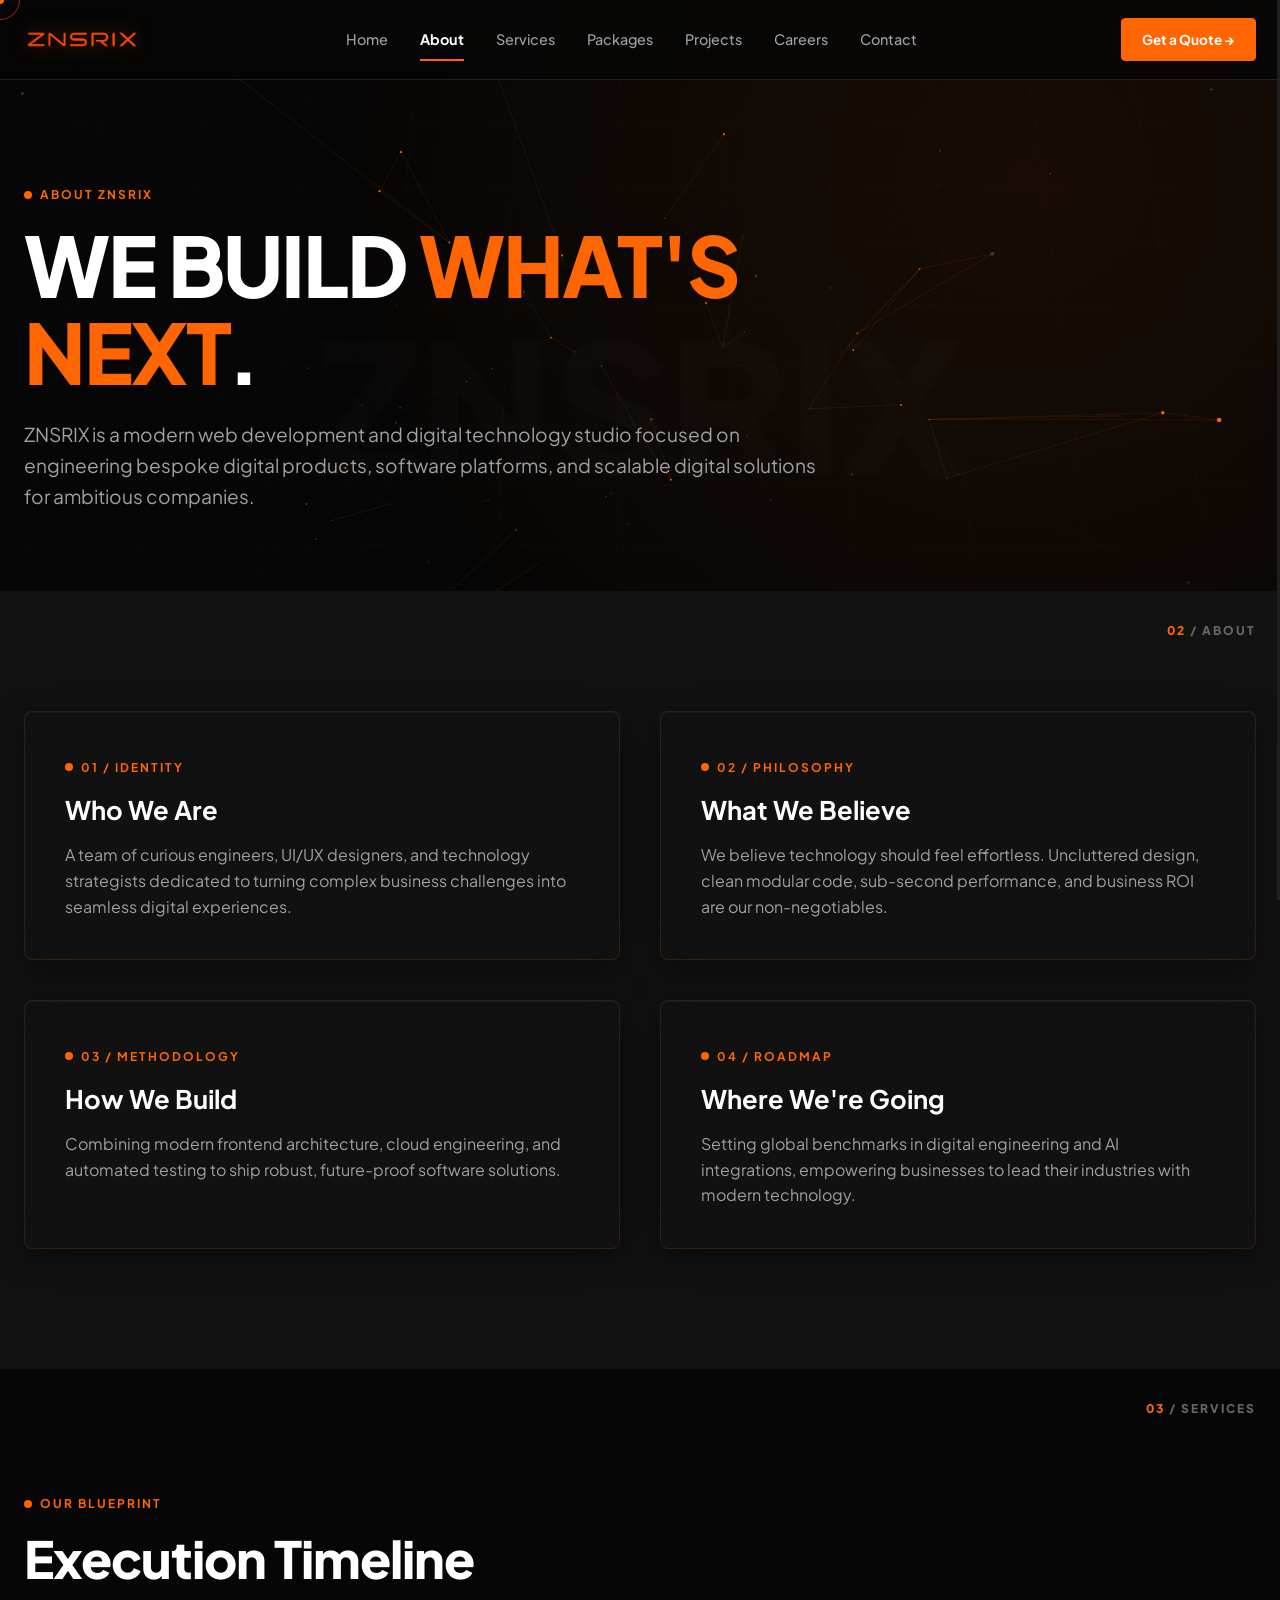
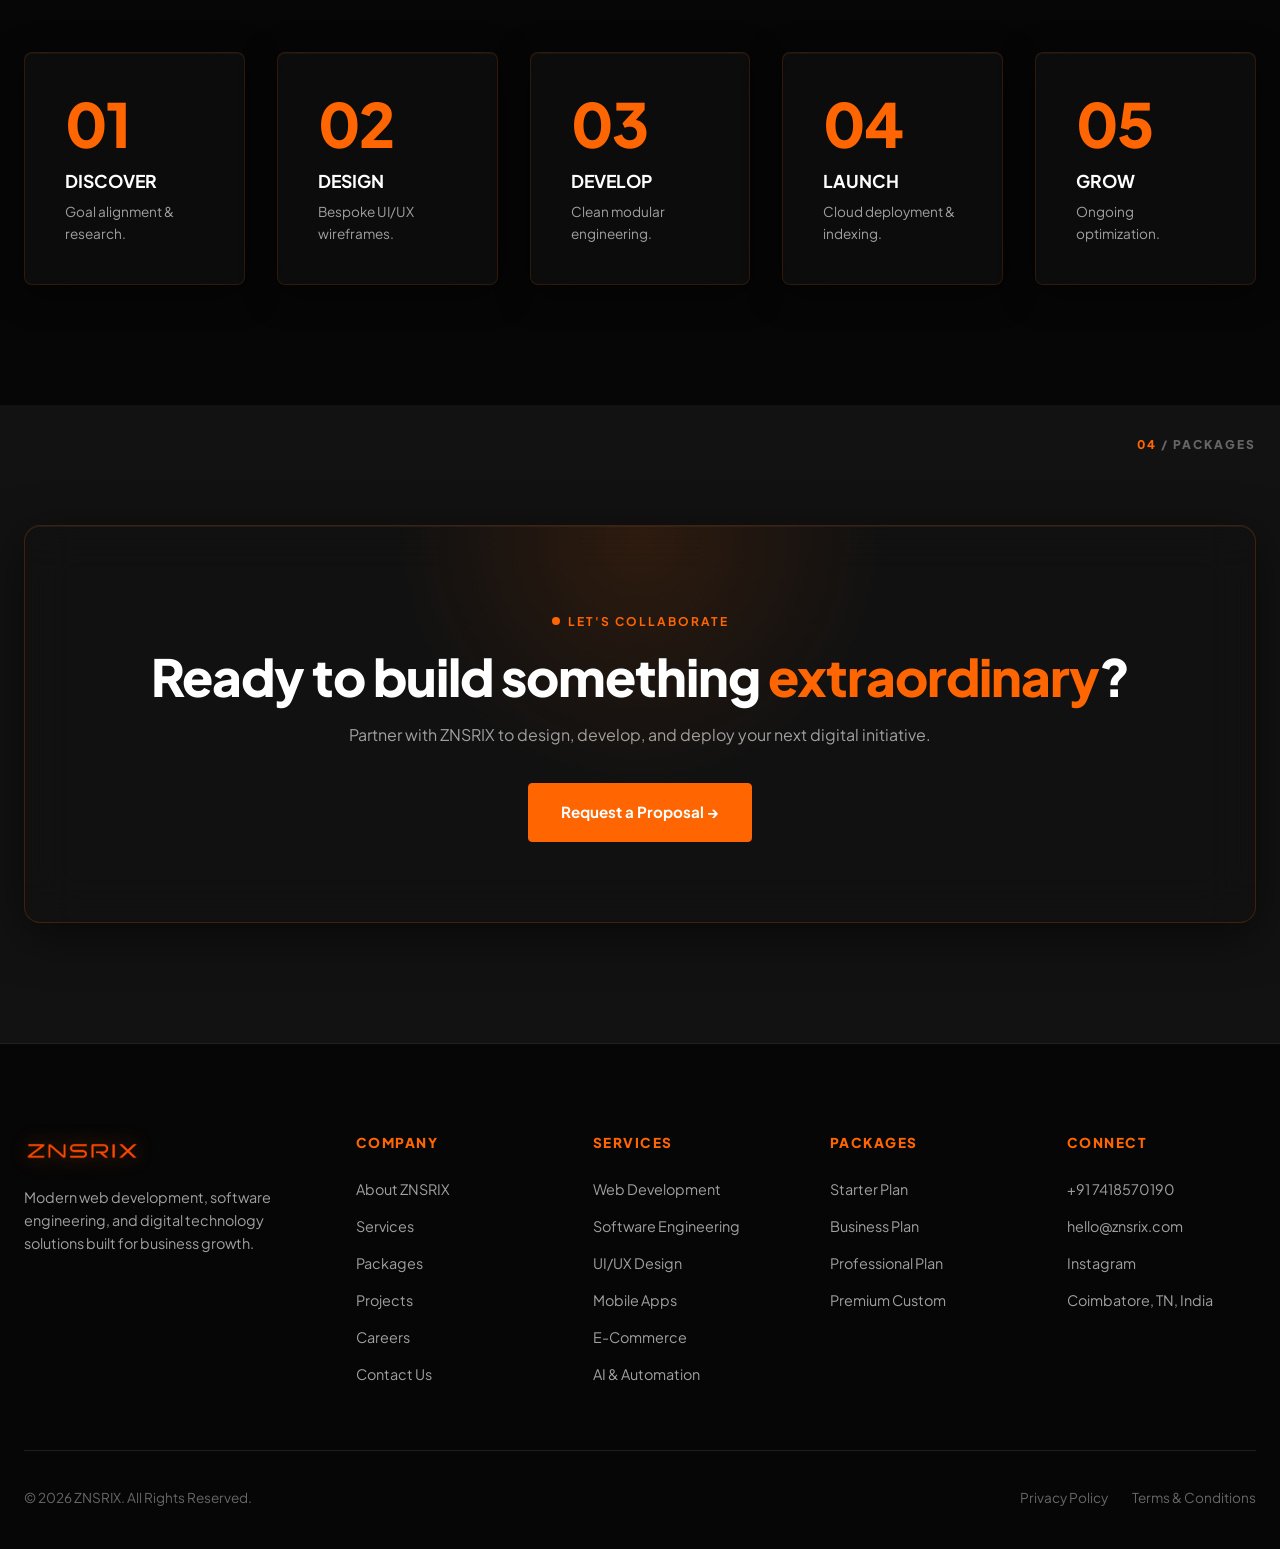
==== about.html @ 558aa1c7 "feat: premium glassmorphism UI redesign - full site update" ====
<!DOCTYPE html>
<html lang="en">
<head>
  <meta charset="UTF-8">
  <meta name="viewport" content="width=device-width, initial-scale=1.0">
  <title>About Us — ZNSRIX Technology &amp; Digital Products</title>
  <meta name="description" content="Learn about ZNSRIX, our mission, beliefs, engineering methodology, and strategic roadmap.">
  <link rel="icon" type="image/png" href="img/favicon.png">
  <link rel="stylesheet" href="css/styles.css">
</head>
<body>

  <!-- 3D BACKGROUND CANVAS CONTAINER -->
  <div id="webgl-container"></div>

  <!-- GLOBAL NAVBAR -->
  <header class="navbar">
    <div class="container">
      <a href="index.html" class="brand-logo">
        <img src="img/sr2.png" alt="ZNSRIX" class="brand-logo-img">
      </a>

      <nav class="nav-menu">
        <a href="index.html" class="nav-link">Home</a>
        <a href="about.html" class="nav-link active">About</a>
        <a href="services.html" class="nav-link">Services</a>
        <a href="packages.html" class="nav-link">Packages</a>
        <a href="projects.html" class="nav-link">Projects</a>
        <a href="careers.html" class="nav-link">Careers</a>
        <a href="contact.html" class="nav-link">Contact</a>
      </nav>

      <div class="nav-actions">
        <a href="quote.html" class="btn btn-primary btn-sm">Get a Quote &rarr;</a>
      </div>

      <div class="hamburger">
        <span></span>
        <span></span>
        <span></span>
      </div>
    </div>
  </header>

  <!-- MOBILE NAV DRAWER -->
  <div class="mobile-nav-overlay"></div>
  <div class="mobile-nav">
    <div class="mobile-nav-links">
      <a href="index.html" class="mobile-nav-link">Home</a>
      <a href="about.html" class="mobile-nav-link active">About</a>
      <a href="services.html" class="mobile-nav-link">Services</a>
      <a href="packages.html" class="mobile-nav-link">Packages</a>
      <a href="projects.html" class="mobile-nav-link">Projects</a>
      <a href="careers.html" class="mobile-nav-link">Careers</a>
      <a href="contact.html" class="mobile-nav-link">Contact</a>
    </div>
    <div style="margin-top: auto;">
      <a href="quote.html" class="btn btn-primary btn-full">Get a Quote &rarr;</a>
    </div>
  </div>

  <!-- ABOUT HERO SECTION -->
  <section class="hero-section" style="min-height: auto; padding-top: 180px; padding-bottom: 80px;">
    <div class="container">
      <div class="label-caps">ABOUT ZNSRIX</div>
      <h1 class="heading-xl" style="max-width: 900px; margin-bottom: 24px;">
        WE BUILD <span class="text-orange">WHAT'S NEXT</span>.
      </h1>
      <p class="subtext" style="font-size: 1.2rem; max-width: 800px;">
        ZNSRIX is a modern web development and digital technology studio focused on engineering bespoke digital products, software platforms, and scalable digital solutions for ambitious companies.
      </p>
    </div>
  </section>

  <!-- WHO WE ARE, WHAT WE BELIEVE, HOW WE BUILD, WHERE WE'RE GOING -->
  <section class="section" style="background-color: var(--bg-surface);">
    <div class="container">
      <div class="grid-2">
        <div class="card-dark">
          <div class="label-caps">01 / IDENTITY</div>
          <h3 class="heading-md" style="margin-bottom: 16px;">Who We Are</h3>
          <p class="subtext">A team of curious engineers, UI/UX designers, and technology strategists dedicated to turning complex business challenges into seamless digital experiences.</p>
        </div>

        <div class="card-dark">
          <div class="label-caps">02 / PHILOSOPHY</div>
          <h3 class="heading-md" style="margin-bottom: 16px;">What We Believe</h3>
          <p class="subtext">We believe technology should feel effortless. Uncluttered design, clean modular code, sub-second performance, and business ROI are our non-negotiables.</p>
        </div>

        <div class="card-dark">
          <div class="label-caps">03 / METHODOLOGY</div>
          <h3 class="heading-md" style="margin-bottom: 16px;">How We Build</h3>
          <p class="subtext">Combining modern frontend architecture, cloud engineering, and automated testing to ship robust, future-proof software solutions.</p>
        </div>

        <div class="card-dark">
          <div class="label-caps">04 / ROADMAP</div>
          <h3 class="heading-md" style="margin-bottom: 16px;">Where We're Going</h3>
          <p class="subtext">Setting global benchmarks in digital engineering and AI integrations, empowering businesses to lead their industries with modern technology.</p>
        </div>
      </div>
    </div>
  </section>

  <!-- SIMPLE SCROLL TIMELINE -->
  <section class="section">
    <div class="container">
      <div class="section-header">
        <div class="label-caps">OUR BLUEPRINT</div>
        <h2 class="heading-lg">Execution Timeline</h2>
      </div>

      <div class="process-grid" style="grid-template-columns: repeat(5, 1fr);">
        <div class="card-dark process-card">
          <div class="process-num">01</div>
          <h3 class="heading-md" style="font-size: 1.1rem; margin-bottom: 8px;">DISCOVER</h3>
          <p class="subtext" style="font-size: 0.85rem;">Goal alignment &amp; research.</p>
        </div>

        <div class="card-dark process-card">
          <div class="process-num">02</div>
          <h3 class="heading-md" style="font-size: 1.1rem; margin-bottom: 8px;">DESIGN</h3>
          <p class="subtext" style="font-size: 0.85rem;">Bespoke UI/UX wireframes.</p>
        </div>

        <div class="card-dark process-card">
          <div class="process-num">03</div>
          <h3 class="heading-md" style="font-size: 1.1rem; margin-bottom: 8px;">DEVELOP</h3>
          <p class="subtext" style="font-size: 0.85rem;">Clean modular engineering.</p>
        </div>

        <div class="card-dark process-card">
          <div class="process-num">04</div>
          <h3 class="heading-md" style="font-size: 1.1rem; margin-bottom: 8px;">LAUNCH</h3>
          <p class="subtext" style="font-size: 0.85rem;">Cloud deployment &amp; indexing.</p>
        </div>

        <div class="card-dark process-card">
          <div class="process-num">05</div>
          <h3 class="heading-md" style="font-size: 1.1rem; margin-bottom: 8px;">GROW</h3>
          <p class="subtext" style="font-size: 0.85rem;">Ongoing optimization.</p>
        </div>
      </div>
    </div>
  </section>

  <!-- CTA SECTION -->
  <section class="section" style="background-color: var(--bg-surface);">
    <div class="container">
      <div class="cta-banner">
        <div class="label-caps">LET'S COLLABORATE</div>
        <h2 class="heading-lg">Ready to build something <span class="text-orange">extraordinary</span>?</h2>
        <p class="subtext">Partner with ZNSRIX to design, develop, and deploy your next digital initiative.</p>
        <a href="quote.html" class="btn btn-primary">Request a Proposal &rarr;</a>
      </div>
    </div>
  </section>

  <!-- GLOBAL FOOTER -->
  <footer class="footer">
    <div class="container">
      <div class="footer-grid">
        <div class="footer-brand">
          <a href="index.html" class="brand-logo">
            <img src="img/sr2.png" alt="ZNSRIX" class="brand-logo-img">
          </a>
          <p>Modern web development, software engineering, and digital technology solutions built for business growth.</p>
        </div>

        <div class="footer-col">
          <h4>Company</h4>
          <div class="footer-links">
            <a href="about.html">About ZNSRIX</a>
            <a href="services.html">Services</a>
            <a href="packages.html">Packages</a>
            <a href="projects.html">Projects</a>
            <a href="careers.html">Careers</a>
            <a href="contact.html">Contact Us</a>
          </div>
        </div>

        <div class="footer-col">
          <h4>Services</h4>
          <div class="footer-links">
            <a href="services.html">Web Development</a>
            <a href="services.html">Software Engineering</a>
            <a href="services.html">UI/UX Design</a>
            <a href="services.html">Mobile Apps</a>
            <a href="services.html">E-Commerce</a>
            <a href="services.html">AI & Automation</a>
          </div>
        </div>

        <div class="footer-col">
          <h4>Packages</h4>
          <div class="footer-links">
            <a href="packages.html">Starter Plan</a>
            <a href="packages.html">Business Plan</a>
            <a href="packages.html">Professional Plan</a>
            <a href="packages.html">Premium Custom</a>
          </div>
        </div>

        <div class="footer-col">
          <h4>Connect</h4>
          <div class="footer-links">
            <a href="tel:+917418570190">+91 7418570190</a>
            <a href="mailto:hello@znsrix.com">hello@znsrix.com</a>
            <a href="https://www.instagram.com/znsrix/" target="_blank" rel="noopener noreferrer">Instagram</a>
            <a href="contact.html">Coimbatore, TN, India</a>
          </div>
        </div>
      </div>

      <div class="footer-bottom">
        <div>&copy; 2026 ZNSRIX. All Rights Reserved.</div>
        <div class="footer-legal">
          <a href="#">Privacy Policy</a>
          <a href="#">Terms &amp; Conditions</a>
        </div>
      </div>
    </div>
  </footer>

  <script src="js/three-scene.js"></script>
  <script src="js/main.js"></script>
</body>
</html>
---- css/styles.css ----
/* ==========================================================================
   ZNSRIX — FINAL PREMIUM WEBSITE DESIGN SYSTEM
   Palette: Black (#060606, #111111), Vibrant Orange (#FF6500), White (#FFFFFF)
   Typography: Plus Jakarta Sans
   ========================================================================== */

@import url('https://fonts.googleapis.com/css2?family=Plus+Jakarta+Sans:wght@300;400;500;600;700;800;900&display=swap');

:root {
  /* Colors */
  --bg-pure: #060606;
  --bg-main: #0c0c0c;
  --bg-surface: #121212;
  --bg-surface-elevated: #181818;
  --bg-card: #141414;
  
  --accent-orange: #FF6500;
  --accent-orange-hover: #e05900;
  --accent-orange-soft: rgba(255, 101, 0, 0.12);
  --accent-orange-glow: rgba(255, 101, 0, 0.35);

  --text-white: #ffffff;
  --text-muted: #a0a0a0;
  --text-dim: #666666;

  --border-light: #1f1f1f;
  --border-medium: #333333;
  --border-orange: rgba(255, 101, 0, 0.4);

  /* Typography */
  --font-main: 'Plus Jakarta Sans', -apple-system, BlinkMacSystemFont, sans-serif;

  /* Layout & Transitions */
  --container-max: 1280px;
  --header-height: 80px;
  --radius-sm: 4px;
  --radius-md: 8px;
  --radius-lg: 16px;
  --transition-fast: 0.2s cubic-bezier(0.16, 1, 0.3, 1);
  --transition-normal: 0.35s cubic-bezier(0.16, 1, 0.3, 1);
}

/* Reset */
*, *::before, *::after {
  box-sizing: border-box;
  margin: 0;
  padding: 0;
}

html {
  scroll-behavior: smooth;
  font-size: 16px;
  background-color: var(--bg-pure);
  color: var(--text-white);
}

body {
  font-family: var(--font-main);
  background-color: var(--bg-pure);
  color: var(--text-white);
  line-height: 1.6;
  overflow-x: hidden;
  -webkit-font-smoothing: antialiased;
}

a {
  color: inherit;
  text-decoration: none;
  transition: color var(--transition-fast);
}

ul, ol {
  list-style: none;
}

img, svg {
  display: block;
  max-width: 100%;
}

button, input, select, textarea {
  font-family: inherit;
  font-size: inherit;
  color: inherit;
}

button {
  cursor: pointer;
  border: none;
  background: none;
}

/* 3D BACKGROUND CANVAS CONTAINER */
#webgl-container {
  position: fixed;
  top: 0;
  left: 0;
  width: 100vw;
  height: 100vh;
  pointer-events: none;
  z-index: 0;
}

.webgl-canvas {
  width: 100%;
  height: 100%;
  display: block;
}

/* Services Interactive Split Layout */
.services-showcase-grid {
  display: grid;
  grid-template-columns: 360px 1fr;
  gap: 36px;
  align-items: start;
}

@media (max-width: 992px) {
  .services-showcase-grid {
    grid-template-columns: 1fr;
  }
}

.services-tab-list {
  display: flex;
  flex-direction: column;
  gap: 12px;
}

.service-tab-btn {
  display: flex;
  align-items: center;
  gap: 16px;
  padding: 20px;
  background: rgba(20, 20, 20, 0.5);
  backdrop-filter: blur(14px);
  -webkit-backdrop-filter: blur(14px);
  border: 1px solid rgba(255,255,255,0.07);
  border-radius: var(--radius-md);
  color: var(--text-muted);
  cursor: pointer;
  transition: all var(--transition-normal);
  text-align: left;
  width: 100%;
  box-shadow: 0 4px 16px rgba(0,0,0,0.3);
}

.service-tab-btn:hover {
  border-color: rgba(255, 101, 0, 0.3);
  color: var(--text-white);
  transform: translateX(4px);
  box-shadow: 0 8px 24px rgba(0,0,0,0.4);
}

.service-tab-btn.active {
  background: rgba(255, 101, 0, 0.1);
  backdrop-filter: blur(20px);
  -webkit-backdrop-filter: blur(20px);
  border-color: var(--accent-orange);
  color: var(--text-white);
  box-shadow: 0 0 24px rgba(255,101,0,0.2), inset 0 1px 0 rgba(255,255,255,0.05);
}

.service-tab-num {
  font-size: 0.9rem;
  font-weight: 800;
  color: var(--accent-orange);
}

.service-tab-title {
  font-size: 1.05rem;
  font-weight: 700;
}

/* Service Detail Display Panel */
.service-detail-panel {
  background: rgba(18, 18, 18, 0.6);
  backdrop-filter: blur(22px);
  -webkit-backdrop-filter: blur(22px);
  border: 1px solid rgba(255, 101, 0, 0.18);
  box-shadow: 0 8px 40px rgba(0,0,0,0.55), inset 0 1px 0 rgba(255,255,255,0.04);
  border-radius: var(--radius-lg);
  padding: 40px;
  position: relative;
  overflow: hidden;
  display: none;
}

.service-detail-panel.active {
  display: block;
  animation: fadeInPanel 0.4s ease forwards;
}

@keyframes fadeInPanel {
  from { opacity: 0; transform: translateY(12px); }
  to { opacity: 1; transform: translateY(0); }
}

.service-detail-img-wrapper {
  position: relative;
  width: 100%;
  height: 340px;
  border-radius: var(--radius-md);
  overflow: hidden;
  margin-bottom: 28px;
  border: 1px solid var(--border-medium);
}

.service-detail-img-wrapper img {
  width: 100%;
  height: 100%;
  object-fit: cover;
  transition: transform 0.5s ease;
}

.service-detail-panel:hover .service-detail-img-wrapper img {
  transform: scale(1.04);
}

.service-feature-tag-list {
  display: flex;
  flex-wrap: wrap;
  gap: 10px;
  margin: 20px 0 28px;
}

.service-feature-tag {
  background: var(--accent-orange-soft);
  color: var(--accent-orange);
  border: 1px solid var(--border-orange);
  padding: 6px 14px;
  border-radius: 20px;
  font-size: 0.85rem;
  font-weight: 700;
}

.service-bullets {
  display: grid;
  grid-template-columns: repeat(auto-fit, minmax(220px, 1fr));
  gap: 16px;
  margin-bottom: 32px;
}

.service-bullet-item {
  display: flex;
  align-items: center;
  gap: 10px;
  font-size: 0.95rem;
  color: var(--text-muted);
}

.service-bullet-icon {
  color: var(--accent-orange);
  flex-shrink: 0;
}

/* Service & Project Images Styling */
.service-img {
  width: 100%;
  height: 220px;
  object-fit: cover;
  border-radius: var(--radius-md);
  margin-bottom: 20px;
  border: 1px solid var(--border-light);
  transition: transform var(--transition-normal), border-color var(--transition-normal);
}

.service-card:hover .service-img,
.service-row-img-wrap:hover img {
  transform: scale(1.02);
  border-color: var(--border-orange);
}

.service-row-img-wrap {
  width: 100%;
  max-width: 320px;
  border-radius: var(--radius-md);
  overflow: hidden;
  border: 1px solid var(--border-light);
  margin-bottom: 16px;
}

.service-row-img-wrap img {
  width: 100%;
  height: 180px;
  object-fit: cover;
  transition: transform var(--transition-normal);
}

.project-img {
  width: 100%;
  height: 240px;
  object-fit: cover;
  border-bottom: 1px solid var(--border-light);
  transition: transform var(--transition-normal);
}

.project-card:hover .project-img {
  transform: scale(1.03);
}

/* SIDE SCROLL PROGRESS BAR */
.side-progress-bar {
  position: fixed;
  top: 0;
  right: 0;
  width: 3px;
  height: 100vh;
  background-color: var(--border-light);
  z-index: 1005;
}

.side-progress-fill {
  width: 100%;
  height: 0%;
  background-color: var(--accent-orange);
  box-shadow: 0 0 8px var(--accent-orange);
  transition: height 0.1s linear;
}

/* SECTION NUMBER TAG */
.section-number-tag {
  position: absolute;
  top: 30px;
  right: 24px;
  font-size: 0.75rem;
  font-weight: 800;
  letter-spacing: 2px;
  color: var(--text-dim);
  text-transform: uppercase;
}

.section-number-tag .num-orange {
  color: var(--accent-orange);
}

/* ZNSRIX BRAND PRELOADER */
.znsrix-loader {
  position: fixed;
  top: 0;
  left: 0;
  width: 100vw;
  height: 100vh;
  background-color: var(--bg-pure);
  display: flex;
  align-items: center;
  justify-content: center;
  z-index: 99999;
  transition: opacity 0.4s ease, visibility 0.4s ease;
}

.znsrix-loader.fade-out {
  opacity: 0;
  visibility: hidden;
}

.loader-content {
  text-align: center;
}

.loader-logo {
  font-size: 2.5rem;
  font-weight: 900;
  letter-spacing: 4px;
  color: var(--text-white);
  margin-bottom: 16px;
}

.loader-logo .dot {
  width: 10px;
  height: 10px;
  background-color: var(--accent-orange);
  border-radius: 50%;
  display: inline-block;
}

.loader-bar {
  width: 160px;
  height: 3px;
  background-color: var(--border-light);
  border-radius: 2px;
  margin: 0 auto;
  overflow: hidden;
}

.loader-progress {
  width: 100%;
  height: 100%;
  background-color: var(--accent-orange);
  animation: loaderAnim 0.45s ease-in-out forwards;
}

@keyframes loaderAnim {
  0% { transform: translateX(-100%); }
  100% { transform: translateX(0); }
}

/* CUSTOM INTERACTIVE CURSOR */
.custom-cursor-dot {
  width: 8px;
  height: 8px;
  background-color: var(--accent-orange);
  border-radius: 50%;
  position: fixed;
  top: -4px;
  left: -4px;
  pointer-events: none;
  z-index: 9999;
  transition: transform 0.05s ease-out;
}

.custom-cursor-ring {
  width: 40px;
  height: 40px;
  border: 1.5px solid rgba(255, 101, 0, 0.5);
  border-radius: 50%;
  position: fixed;
  top: -20px;
  left: -20px;
  pointer-events: none;
  z-index: 9998;
  display: flex;
  align-items: center;
  justify-content: center;
  transition: width 0.25s ease, height 0.25s ease, border-color 0.25s ease, background-color 0.25s ease;
}

.custom-cursor-ring.hovered {
  width: 64px;
  height: 64px;
  border-color: var(--accent-orange);
  background-color: rgba(255, 101, 0, 0.08);
}

.cursor-badge {
  font-size: 0.65rem;
  font-weight: 800;
  color: var(--accent-orange);
  letter-spacing: 1px;
  opacity: 0;
  white-space: nowrap;
  transition: opacity 0.2s ease;
}

.custom-cursor-ring.has-badge .cursor-badge {
  opacity: 1;
}

/* Container */
.container {
  width: 100%;
  max-width: var(--container-max);
  margin: 0 auto;
  padding: 0 24px;
  position: relative;
  z-index: 1;
}

/* Typography Utilities */
.label-caps {
  display: inline-flex;
  align-items: center;
  gap: 8px;
  font-size: 0.75rem;
  font-weight: 700;
  letter-spacing: 2px;
  text-transform: uppercase;
  color: var(--accent-orange);
  margin-bottom: 16px;
}

.label-caps::before {
  content: '';
  display: inline-block;
  width: 8px;
  height: 8px;
  background-color: var(--accent-orange);
  border-radius: 50%;
}

.heading-xl {
  font-size: clamp(2.8rem, 6.5vw, 5.5rem);
  font-weight: 900;
  line-height: 1.05;
  letter-spacing: -2px;
  color: var(--text-white);
  opacity: 0.2;
  transform: translateY(30px);
  transition: opacity 0.6s cubic-bezier(0.16, 1, 0.3, 1), transform 0.6s cubic-bezier(0.16, 1, 0.3, 1);
}

.heading-xl.reveal-active {
  opacity: 1;
  transform: translateY(0);
}

.heading-lg {
  font-size: clamp(2rem, 4vw, 3.2rem);
  font-weight: 800;
  line-height: 1.15;
  letter-spacing: -1px;
  opacity: 0.2;
  transform: translateY(20px);
  transition: opacity 0.5s ease, transform 0.5s ease;
}

.heading-lg.reveal-active {
  opacity: 1;
  transform: translateY(0);
}

.heading-md {
  font-size: clamp(1.4rem, 2vw, 1.8rem);
  font-weight: 700;
  line-height: 1.3;
}

.subtext {
  font-size: clamp(1rem, 1.2vw, 1.15rem);
  color: var(--text-muted);
  font-weight: 400;
  max-width: 680px;
}

.text-orange {
  color: var(--accent-orange);
}

/* Magnetic Buttons */
.btn {
  display: inline-flex;
  align-items: center;
  justify-content: center;
  gap: 10px;
  padding: 16px 32px;
  font-weight: 700;
  font-size: 0.95rem;
  border-radius: var(--radius-sm);
  transition: transform 0.15s cubic-bezier(0.16, 1, 0.3, 1), background-color var(--transition-fast), border-color var(--transition-fast);
  text-align: center;
  white-space: nowrap;
  position: relative;
  overflow: hidden;
}

.btn-primary {
  background-color: var(--accent-orange);
  color: var(--text-white);
  border: 1px solid var(--accent-orange);
}

.btn-primary:hover {
  background-color: var(--accent-orange-hover);
  border-color: var(--accent-orange-hover);
  box-shadow: 0 12px 28px var(--accent-orange-glow);
}

.btn-secondary {
  background-color: transparent;
  color: var(--text-white);
  border: 1px solid var(--border-medium);
}

.btn-secondary:hover {
  border-color: var(--accent-orange);
  color: var(--accent-orange);
}

.btn-sm {
  padding: 10px 20px;
  font-size: 0.85rem;
}

.btn-full {
  width: 100%;
}

/* GLOBAL NAVBAR */
.navbar {
  position: fixed;
  top: 0;
  left: 0;
  right: 0;
  height: var(--header-height);
  background-color: rgba(6, 6, 6, 0.85);
  backdrop-filter: blur(16px);
  -webkit-backdrop-filter: blur(16px);
  border-bottom: 1px solid var(--border-light);
  z-index: 1000;
  transition: all var(--transition-normal);
}

.navbar.scrolled {
  height: 68px;
  background-color: rgba(6, 6, 6, 0.95);
  box-shadow: 0 12px 36px rgba(0, 0, 0, 0.8);
}

.navbar .container {
  height: 100%;
  display: flex;
  align-items: center;
  justify-content: space-between;
}

.brand-logo {
  display: flex;
  align-items: center;
  gap: 12px;
  text-decoration: none;
}

.brand-logo-img {
  height: 38px;
  width: auto;
  object-fit: contain;
  filter: drop-shadow(0 0 10px rgba(255, 101, 0, 0.4));
  transition: transform var(--transition-fast), filter var(--transition-fast);
}

.brand-logo:hover .brand-logo-img {
  transform: scale(1.05);
  filter: drop-shadow(0 0 16px rgba(255, 101, 0, 0.7));
}

.nav-menu {
  display: flex;
  align-items: center;
  gap: 32px;
}

.nav-link {
  font-size: 0.9rem;
  font-weight: 500;
  color: var(--text-muted);
  position: relative;
  padding: 8px 0;
}

.nav-link:hover {
  color: var(--text-white);
}

.nav-link.active {
  color: var(--text-white);
  font-weight: 700;
}

.nav-link.active::after {
  content: '';
  position: absolute;
  bottom: -2px;
  left: 0;
  right: 0;
  height: 2px;
  background-color: var(--accent-orange);
}

.nav-actions {
  display: flex;
  align-items: center;
  gap: 16px;
}

/* Hamburger */
.hamburger {
  display: none;
  flex-direction: column;
  justify-content: space-between;
  width: 28px;
  height: 20px;
  cursor: pointer;
  z-index: 1002;
}

.hamburger span {
  display: block;
  height: 2px;
  width: 100%;
  background-color: var(--text-white);
  transition: all 0.3s ease;
}

.hamburger.is-active span:nth-child(1) {
  transform: translateY(9px) rotate(45deg);
  background-color: var(--accent-orange);
}

.hamburger.is-active span:nth-child(2) {
  opacity: 0;
}

.hamburger.is-active span:nth-child(3) {
  transform: translateY(-9px) rotate(-45deg);
  background-color: var(--accent-orange);
}

/* Mobile Nav Drawer — GLASS */
.mobile-nav {
  position: fixed;
  top: 0;
  right: -100%;
  width: 88%;
  max-width: 320px;
  height: 100vh;
  background: rgba(8, 8, 8, 0.85);
  backdrop-filter: blur(28px);
  -webkit-backdrop-filter: blur(28px);
  border-left: 1px solid rgba(255,101,0,0.2);
  box-shadow: -12px 0 48px rgba(0,0,0,0.7);
  padding: 90px 28px 36px;
  display: flex;
  flex-direction: column;
  justify-content: space-between;
  z-index: 1001;
  overflow-y: auto;
  -webkit-overflow-scrolling: touch;
  transition: right 0.4s cubic-bezier(0.16, 1, 0.3, 1);
}

.mobile-nav.is-open {
  right: 0;
}

.mobile-nav-links {
  display: flex;
  flex-direction: column;
  gap: 20px;
}

.mobile-nav-link {
  font-size: 1.25rem;
  font-weight: 700;
  color: var(--text-muted);
}

.mobile-nav-link.active, .mobile-nav-link:hover {
  color: var(--accent-orange);
}

.mobile-nav-overlay {
  position: fixed;
  top: 0;
  left: 0;
  width: 100vw;
  height: 100vh;
  background-color: rgba(0, 0, 0, 0.8);
  backdrop-filter: blur(6px);
  opacity: 0;
  visibility: hidden;
  z-index: 1000;
  transition: all 0.3s ease;
}

.mobile-nav-overlay.is-open {
  opacity: 1;
  visibility: visible;
}

/* SECTION PADDING & OVERLAPPING LAYOUTS */
.section {
  padding: 120px 0;
  position: relative;
  z-index: 1;
}

.section-header {
  margin-bottom: 64px;
}

.section-header.center {
  text-align: center;
}

/* GRID LAYOUTS */
.grid-2 {
  display: grid;
  grid-template-columns: repeat(2, 1fr);
  gap: 40px;
}

.grid-3 {
  display: grid;
  grid-template-columns: repeat(3, 1fr);
  gap: 32px;
}

.grid-4 {
  display: grid;
  grid-template-columns: repeat(4, 1fr);
  gap: 24px;
}

/* CARDS WITH DEPTH & ELEVATION — GLASSMORPHISM */
.card-dark {
  background: rgba(18, 18, 18, 0.6);
  backdrop-filter: blur(20px);
  -webkit-backdrop-filter: blur(20px);
  border: 1px solid rgba(255, 101, 0, 0.15);
  border-radius: var(--radius-md);
  padding: 40px;
  box-shadow: 0 8px 32px rgba(0,0,0,0.5), inset 0 1px 0 rgba(255,255,255,0.04);
  transition: all var(--transition-normal);
  position: relative;
  overflow: hidden;
}

.card-dark:hover {
  border-color: rgba(255, 101, 0, 0.45);
  transform: translateY(-6px);
  box-shadow: 0 24px 48px rgba(0,0,0,0.7), 0 0 28px rgba(255,101,0,0.1), inset 0 1px 0 rgba(255,255,255,0.06);
}

/* Glassmorphism card */
.glass-card {
  background: rgba(20, 20, 20, 0.55);
  backdrop-filter: blur(18px);
  -webkit-backdrop-filter: blur(18px);
  border: 1px solid rgba(255, 101, 0, 0.2);
  box-shadow: 0 8px 32px rgba(0, 0, 0, 0.5), inset 0 1px 0 rgba(255,255,255,0.04);
  transition: transform var(--transition-normal), border-color var(--transition-normal), box-shadow var(--transition-normal);
}

.glass-card:hover {
  transform: translateY(-6px);
  border-color: rgba(255, 101, 0, 0.55);
  box-shadow: 0 20px 48px rgba(0, 0, 0, 0.7), 0 0 24px rgba(255, 101, 0, 0.12), inset 0 1px 0 rgba(255,255,255,0.06);
}

/* Scroll-reveal for glass cards */
.glass-card.sr-hidden {
  opacity: 0;
  transform: translateY(28px);
  transition: opacity 0.55s cubic-bezier(0.16,1,0.3,1), transform 0.55s cubic-bezier(0.16,1,0.3,1), border-color var(--transition-normal), box-shadow var(--transition-normal);
}

.glass-card.sr-visible {
  opacity: 1;
  transform: translateY(0);
}


/* HERO SECTION PRO 3D */
.hero-section {
  padding-top: 180px;
  padding-bottom: 120px;
  min-height: 88vh;
  display: flex;
  align-items: center;
  position: relative;
  overflow: hidden;
  background: radial-gradient(circle at 80% 30%, rgba(255, 101, 0, 0.08) 0%, rgba(6, 6, 6, 0) 65%);
}

.hero-grid {
  display: grid;
  grid-template-columns: 1.1fr 0.9fr;
  gap: 48px;
  align-items: center;
}

.hero-buttons {
  display: flex;
  align-items: center;
  gap: 20px;
  flex-wrap: wrap;
}

.hero-3d-wrapper {
  position: relative;
  width: 100%;
  aspect-ratio: 1 / 1;
  max-width: 500px;
  margin: 0 auto;
  display: flex;
  align-items: center;
  justify-content: center;
}

#hero-3d-canvas {
  width: 100%;
  height: 100%;
}

/* TRUST STRIP */
.trust-strip {
  border-top: 1px solid var(--border-light);
  border-bottom: 1px solid var(--border-light);
  background-color: var(--bg-main);
  padding: 60px 0;
}

.trust-strip-title {
  font-size: 0.85rem;
  font-weight: 700;
  text-transform: uppercase;
  letter-spacing: 2px;
  color: var(--text-dim);
  margin-bottom: 32px;
  text-align: center;
}

.trust-grid {
  display: grid;
  grid-template-columns: repeat(4, 1fr);
  gap: 24px;
}

.trust-item {
  display: flex;
  align-items: flex-start;
  gap: 16px;
  padding: 24px;
  background: rgba(18, 18, 18, 0.55);
  backdrop-filter: blur(16px);
  -webkit-backdrop-filter: blur(16px);
  border: 1px solid rgba(255,255,255,0.06);
  border-radius: var(--radius-sm);
  box-shadow: 0 4px 20px rgba(0,0,0,0.4), inset 0 1px 0 rgba(255,255,255,0.03);
  transition: border-color var(--transition-fast), transform var(--transition-fast), box-shadow var(--transition-fast);
}

.trust-item:hover {
  border-color: rgba(255, 101, 0, 0.5);
  transform: translateY(-4px);
  box-shadow: 0 12px 32px rgba(0,0,0,0.6), 0 0 16px rgba(255,101,0,0.1);
}

.trust-num {
  font-size: 1.6rem;
  font-weight: 900;
  color: var(--accent-orange);
  line-height: 1;
}

.trust-text {
  font-size: 1.05rem;
  font-weight: 700;
  color: var(--text-white);
}

/* LARGE HORIZONTAL SERVICE ROWS */
.service-rows-list {
  display: flex;
  flex-direction: column;
  gap: 24px;
}

.service-row {
  background: rgba(18, 18, 18, 0.55);
  backdrop-filter: blur(18px);
  -webkit-backdrop-filter: blur(18px);
  border: 1px solid rgba(255,255,255,0.06);
  box-shadow: 0 4px 24px rgba(0,0,0,0.4), inset 0 1px 0 rgba(255,255,255,0.03);
  border-radius: var(--radius-md);
  padding: 40px;
  display: grid;
  grid-template-columns: 80px 1.2fr 2fr 160px;
  align-items: center;
  gap: 32px;
  transition: all var(--transition-normal);
  position: relative;
  overflow: hidden;
}

.service-row::before {
  content: '';
  position: absolute;
  left: 0;
  top: 0;
  bottom: 0;
  width: 4px;
  background-color: var(--accent-orange);
  opacity: 0;
  transition: opacity var(--transition-fast);
}

.service-row:hover::before {
  opacity: 1;
}

.service-row:hover {
  border-color: rgba(255, 101, 0, 0.45);
  transform: translateX(6px);
  background: rgba(255, 101, 0, 0.07);
  box-shadow: 0 12px 36px rgba(0,0,0,0.55), 0 0 20px rgba(255,101,0,0.1), inset 0 1px 0 rgba(255,255,255,0.05);
}

.service-row-num {
  font-size: 1.8rem;
  font-weight: 900;
  color: var(--accent-orange);
}

.service-row-title {
  font-size: 1.5rem;
  font-weight: 900;
  color: var(--text-white);
}

.service-row-desc {
  font-size: 0.95rem;
  color: var(--text-muted);
}

/* FEATURED PACKAGE BANNER — GLASS */
.featured-package-banner {
  background: rgba(18, 18, 18, 0.55);
  backdrop-filter: blur(24px);
  -webkit-backdrop-filter: blur(24px);
  border: 1px solid rgba(255, 101, 0, 0.35);
  box-shadow: 0 12px 48px rgba(0,0,0,0.6), inset 0 1px 0 rgba(255,255,255,0.05);
  border-radius: var(--radius-lg);
  padding: 64px 56px;
  position: relative;
  overflow: hidden;
}

.featured-package-banner::before {
  content: '';
  position: absolute;
  top: -50%;
  right: -20%;
  width: 400px;
  height: 400px;
  background: radial-gradient(circle, rgba(255, 101, 0, 0.25) 0%, transparent 70%);
  pointer-events: none;
}

.featured-pkg-grid {
  display: grid;
  grid-template-columns: 1.2fr 0.8fr;
  gap: 48px;
  align-items: center;
}

/* PACKAGES PRICING TIER CARDS (NO PRICES) */
.pricing-grid {
  display: grid;
  grid-template-columns: repeat(4, 1fr);
  gap: 24px;
}

.package-card {
  display: flex;
  flex-direction: column;
  justify-content: space-between;
  background: rgba(18, 18, 18, 0.55);
  backdrop-filter: blur(18px);
  -webkit-backdrop-filter: blur(18px);
  border: 1px solid rgba(255,255,255,0.07);
  box-shadow: 0 8px 32px rgba(0,0,0,0.45), inset 0 1px 0 rgba(255,255,255,0.04);
  border-radius: var(--radius-md);
  padding: 40px 28px;
  position: relative;
  transition: all var(--transition-normal);
}

.package-card:hover {
  border-color: rgba(255,101,0,0.35);
  transform: translateY(-6px);
  box-shadow: 0 20px 48px rgba(0,0,0,0.6), 0 0 20px rgba(255,101,0,0.1), inset 0 1px 0 rgba(255,255,255,0.06);
}

.package-card.recommended {
  border-color: rgba(255, 101, 0, 0.6);
  background: rgba(255, 101, 0, 0.08);
  backdrop-filter: blur(22px);
  -webkit-backdrop-filter: blur(22px);
  box-shadow: 0 12px 40px rgba(255,101,0,0.2), inset 0 1px 0 rgba(255,255,255,0.06);
  transform: translateY(-12px);
}

.badge-recommended {
  position: absolute;
  top: -14px;
  left: 50%;
  transform: translateX(-50%);
  background-color: var(--accent-orange);
  color: var(--text-white);
  font-size: 0.7rem;
  font-weight: 900;
  letter-spacing: 1.5px;
  text-transform: uppercase;
  padding: 5px 14px;
  border-radius: 20px;
}

.package-title {
  font-size: 1.4rem;
  font-weight: 900;
  margin-bottom: 8px;
}

.package-for {
  font-size: 0.9rem;
  color: var(--text-muted);
  margin-bottom: 28px;
}

.package-features {
  display: flex;
  flex-direction: column;
  gap: 14px;
  margin-bottom: 36px;
  flex-grow: 1;
}

.package-features li {
  font-size: 0.9rem;
  color: var(--text-white);
  display: flex;
  align-items: center;
  gap: 10px;
}

.package-features li::before {
  content: '✓';
  color: var(--accent-orange);
  font-weight: bold;
}

/* MOBILE PACKAGES EXPANDABLE ACCORDION */
.mobile-package-accordions {
  display: none;
  flex-direction: column;
  gap: 16px;
}

.mobile-package-item {
  background: rgba(18, 18, 18, 0.55);
  backdrop-filter: blur(16px);
  -webkit-backdrop-filter: blur(16px);
  border: 1px solid rgba(255,255,255,0.07);
  box-shadow: 0 4px 20px rgba(0,0,0,0.4), inset 0 1px 0 rgba(255,255,255,0.03);
  border-radius: var(--radius-md);
  overflow: hidden;
}

.mobile-package-header {
  padding: 20px 24px;
  display: flex;
  justify-content: space-between;
  align-items: center;
  cursor: pointer;
}

.mobile-package-header h4 {
  font-size: 1.15rem;
  font-weight: 800;
}

.mobile-package-toggle {
  font-size: 1.2rem;
  font-weight: 800;
  color: var(--accent-orange);
  transition: transform var(--transition-fast);
}

.mobile-package-body {
  padding: 0 24px 20px;
  display: none;
}

.mobile-package-item.active .mobile-package-body {
  display: block;
}

.mobile-package-item.active .mobile-package-toggle {
  transform: rotate(45deg);
}

/* PROCESS SECTION */
.process-grid {
  display: grid;
  grid-template-columns: repeat(3, 1fr);
  gap: 32px;
}

.process-card {
  position: relative;
}

.process-num {
  font-size: 3.8rem;
  font-weight: 900;
  color: var(--accent-orange);
  line-height: 1;
  margin-bottom: 16px;
  letter-spacing: -2px;
}

/* CTA BANNER — GLASS */
.cta-banner {
  background: rgba(18, 18, 18, 0.55);
  backdrop-filter: blur(24px);
  -webkit-backdrop-filter: blur(24px);
  border: 1px solid rgba(255, 101, 0, 0.2);
  box-shadow: 0 12px 48px rgba(0,0,0,0.55), inset 0 1px 0 rgba(255,255,255,0.05);
  border-radius: var(--radius-lg);
  padding: 80px 48px;
  text-align: center;
  position: relative;
  overflow: hidden;
}

.cta-banner::before {
  content: '';
  position: absolute;
  top: -60%;
  left: 50%;
  transform: translateX(-50%);
  width: 500px;
  height: 500px;
  background: radial-gradient(circle, rgba(255,101,0,0.12) 0%, transparent 70%);
  pointer-events: none;
}

.cta-banner .subtext {
  margin: 16px auto 36px;
}

/* PROJECTS PORTFOLIO — GLASS */
.project-card {
  background: rgba(18, 18, 18, 0.6);
  backdrop-filter: blur(18px);
  -webkit-backdrop-filter: blur(18px);
  border: 1px solid rgba(255,255,255,0.07);
  box-shadow: 0 8px 32px rgba(0,0,0,0.45), inset 0 1px 0 rgba(255,255,255,0.04);
  border-radius: var(--radius-md);
  overflow: hidden;
  transition: all var(--transition-normal);
}

.project-card:hover {
  border-color: rgba(255,101,0,0.5);
  transform: translateY(-8px);
  box-shadow: 0 24px 52px rgba(0,0,0,0.65), 0 0 24px rgba(255,101,0,0.12), inset 0 1px 0 rgba(255,255,255,0.06);
}

.project-img-wrapper {
  width: 100%;
  height: 260px;
  background: var(--bg-surface);
  position: relative;
  overflow: hidden;
}

.project-img-placeholder {
  width: 100%;
  height: 100%;
  display: flex;
  align-items: center;
  justify-content: center;
  background: linear-gradient(135deg, #161616 0%, #080808 100%);
  border-bottom: 1px solid var(--border-light);
}

.project-body {
  padding: 28px;
}

.project-tag {
  font-size: 0.75rem;
  font-weight: 800;
  text-transform: uppercase;
  color: var(--accent-orange);
  letter-spacing: 1.5px;
  margin-bottom: 8px;
  display: block;
}

.project-title {
  font-size: 1.3rem;
  font-weight: 800;
  margin-bottom: 10px;
}

.project-desc {
  font-size: 0.95rem;
  color: var(--text-muted);
  margin-bottom: 20px;
}

.tech-tags {
  display: flex;
  gap: 8px;
  flex-wrap: wrap;
  margin-bottom: 24px;
}

.tech-tag {
  font-size: 0.75rem;
  padding: 4px 10px;
  background: var(--bg-surface);
  border: 1px solid var(--border-light);
  border-radius: 4px;
  color: var(--text-muted);
}

/* EXPANDABLE CAREERS HORIZONTAL ROWS — GLASS */
.job-card {
  background: rgba(18, 18, 18, 0.55);
  backdrop-filter: blur(18px);
  -webkit-backdrop-filter: blur(18px);
  border: 1px solid rgba(255,255,255,0.07);
  box-shadow: 0 6px 28px rgba(0,0,0,0.4), inset 0 1px 0 rgba(255,255,255,0.03);
  border-radius: var(--radius-md);
  padding: 32px;
  transition: all var(--transition-normal);
  position: relative;
  overflow: hidden;
}

.job-card::before {
  content: '';
  position: absolute;
  left: 0;
  top: 0;
  bottom: 0;
  width: 4px;
  background-color: var(--accent-orange);
  opacity: 0;
  transition: opacity var(--transition-fast);
}

.job-card:hover::before {
  opacity: 1;
}

.job-card:hover {
  border-color: rgba(255, 101, 0, 0.45);
  transform: translateX(4px);
  box-shadow: 0 12px 36px rgba(0,0,0,0.55), 0 0 16px rgba(255,101,0,0.1), inset 0 1px 0 rgba(255,255,255,0.05);
}

/* FORMS */
.form-group {
  margin-bottom: 24px;
}

.form-label {
  display: block;
  font-size: 0.9rem;
  font-weight: 700;
  margin-bottom: 8px;
  color: var(--text-white);
}

.form-control {
  width: 100%;
  padding: 16px 20px;
  background: rgba(255,255,255,0.04);
  backdrop-filter: blur(10px);
  -webkit-backdrop-filter: blur(10px);
  border: 1px solid rgba(255,255,255,0.1);
  border-radius: var(--radius-sm);
  color: var(--text-white);
  box-shadow: inset 0 2px 8px rgba(0,0,0,0.3);
  transition: border-color var(--transition-fast), box-shadow var(--transition-fast), background var(--transition-fast);
}

.form-control:focus {
  outline: none;
  border-color: var(--accent-orange);
  background: rgba(255, 101, 0, 0.05);
  box-shadow: 0 0 0 3px rgba(255,101,0,0.15), inset 0 2px 8px rgba(0,0,0,0.2);
}

/* QUOTE PAGE DYNAMIC ESTIMATOR */
.quote-layout {
  display: grid;
  grid-template-columns: 1.2fr 0.8fr;
  gap: 48px;
}

.quote-summary-box {
  position: sticky;
  top: 110px;
  background: rgba(18, 18, 18, 0.6);
  backdrop-filter: blur(22px);
  -webkit-backdrop-filter: blur(22px);
  border: 1px solid rgba(255, 101, 0, 0.3);
  box-shadow: 0 8px 40px rgba(0,0,0,0.5), 0 0 20px rgba(255,101,0,0.08), inset 0 1px 0 rgba(255,255,255,0.04);
  border-radius: var(--radius-md);
  padding: 36px;
}

.summary-row {
  display: flex;
  justify-content: space-between;
  padding: 14px 0;
  border-bottom: 1px solid var(--border-light);
  font-size: 0.95rem;
}

.summary-row span:first-child {
  color: var(--text-muted);
}

.summary-row span:last-child {
  font-weight: 700;
  color: var(--text-white);
}

/* SUBMISSION CONFIRMATION STATE */
.message-received-state {
  text-align: center;
  padding: 40px 20px;
}

.message-icon-check {
  width: 72px;
  height: 72px;
  border-radius: 50%;
  background: var(--accent-orange-soft);
  border: 1px solid var(--accent-orange);
  display: flex;
  align-items: center;
  justify-content: center;
  margin: 0 auto 24px;
}

/* PAGE TRANSITION OVERLAY */
.page-transition-overlay {
  position: fixed;
  top: 0;
  left: 0;
  width: 100vw;
  height: 100vh;
  background-color: var(--accent-orange);
  z-index: 999999;
  transform: translateY(-100%);
  animation: slideTransition 0.5s cubic-bezier(0.16, 1, 0.3, 1) forwards;
}

@keyframes slideTransition {
  0% { transform: translateY(-100%); }
  50% { transform: translateY(0); }
  100% { transform: translateY(100%); }
}

/* TOAST NOTIFICATION */
.toast-notification {
  position: fixed;
  bottom: 30px;
  right: 30px;
  background: var(--bg-surface);
  border: 1px solid var(--accent-orange);
  color: var(--text-white);
  padding: 16px 24px;
  border-radius: var(--radius-sm);
  box-shadow: 0 12px 36px rgba(0,0,0,0.8);
  display: flex;
  align-items: center;
  gap: 12px;
  z-index: 2000;
  transform: translateY(100px);
  opacity: 0;
  transition: all 0.35s cubic-bezier(0.16, 1, 0.3, 1);
}

.toast-notification.show {
  transform: translateY(0);
  opacity: 1;
}

/* VALUE BLOCK ABOUT PAGE */
.value-block {
  background: var(--bg-card);
  border: 1px solid var(--border-light);
  padding: 48px 36px;
  border-radius: var(--radius-md);
  transition: all var(--transition-normal);
}

.value-block:hover {
  border-color: var(--accent-orange);
}

.value-title {
  font-size: 2.4rem;
  font-weight: 900;
  letter-spacing: 2px;
  margin-bottom: 12px;
  color: var(--text-white);
}

.value-title span {
  color: var(--accent-orange);
}

/* FOOTER */
.footer {
  background-color: var(--bg-pure);
  border-top: 1px solid var(--border-light);
  padding: 88px 0 40px;
  position: relative;
  z-index: 1;
}

.footer-grid {
  display: grid;
  grid-template-columns: 1.5fr repeat(4, 1fr);
  gap: 48px;
  margin-bottom: 64px;
}

.footer-brand p {
  color: var(--text-muted);
  font-size: 0.9rem;
  margin-top: 16px;
  max-width: 300px;
}

.footer-col h4 {
  font-size: 0.85rem;
  font-weight: 800;
  letter-spacing: 1.5px;
  text-transform: uppercase;
  color: var(--accent-orange);
  margin-bottom: 24px;
}

.footer-links {
  display: flex;
  flex-direction: column;
  gap: 14px;
}

.footer-links a {
  font-size: 0.9rem;
  color: var(--text-muted);
}

.footer-links a:hover {
  color: var(--text-white);
}

.footer-bottom {
  border-top: 1px solid var(--border-light);
  padding-top: 36px;
  display: flex;
  justify-content: space-between;
  align-items: center;
  font-size: 0.85rem;
  color: var(--text-dim);
}

.footer-legal {
  display: flex;
  gap: 24px;
}

/* ==========================================================================
   BENTO GRID SERVICES DESIGN SYSTEM
   ========================================================================== */
.services-bento-grid {
  display: grid;
  grid-template-columns: repeat(3, 1fr);
  gap: 28px;
}

.bento-card {
  background: var(--bg-card);
  border: 1px solid var(--border-light);
  border-radius: var(--radius-md);
  padding: 36px 30px;
  display: flex;
  flex-direction: column;
  justify-content: space-between;
  position: relative;
  overflow: hidden;
  transition: all var(--transition-normal);
}

.bento-card:hover {
  border-color: var(--accent-orange);
  transform: translateY(-6px);
  box-shadow: 0 16px 36px rgba(255, 101, 0, 0.12);
}

.bento-hero {
  grid-column: span 2;
  display: grid;
  grid-template-columns: 1fr 0.9fr;
  gap: 32px;
  align-items: center;
  background: linear-gradient(135deg, rgba(255, 101, 0, 0.06) 0%, var(--bg-card) 100%);
  border-color: var(--border-orange);
}

.bento-wide {
  grid-column: span 3;
  display: grid;
  grid-template-columns: 1.2fr 0.8fr;
  gap: 32px;
  align-items: center;
}

.bento-badge {
  font-size: 0.75rem;
  font-weight: 800;
  color: var(--accent-orange);
  letter-spacing: 1.5px;
  text-transform: uppercase;
  margin-bottom: 12px;
}

.bento-img-box {
  width: 100%;
  border-radius: var(--radius-sm);
  overflow: hidden;
  border: 1px solid var(--border-light);
}

.bento-img-box img {
  width: 100%;
  height: 100%;
  object-fit: cover;
  display: block;
}

.bento-img-box-sm {
  width: 100%;
  height: 160px;
  border-radius: var(--radius-sm);
  overflow: hidden;
  border: 1px solid var(--border-light);
  margin-bottom: 12px;
}

.bento-img-box-sm img {
  width: 100%;
  height: 100%;
  object-fit: cover;
  display: block;
}

.service-feature-tag-list {
  display: flex;
  flex-wrap: wrap;
  gap: 8px;
}

.service-feature-tag {
  font-size: 0.75rem;
  font-weight: 700;
  padding: 4px 10px;
  background-color: var(--bg-surface);
  border: 1px solid var(--border-light);
  border-radius: 4px;
  color: var(--text-muted);
}

.link-arrow {
  font-size: 0.9rem;
  font-weight: 700;
  color: var(--accent-orange);
  display: inline-flex;
  align-items: center;
  gap: 6px;
  transition: gap var(--transition-fast);
}

.link-arrow:hover {
  gap: 12px;
}

@media (max-width: 1024px) {
  .services-bento-grid {
    grid-template-columns: repeat(2, 1fr);
  }
  .bento-hero, .bento-wide {
    grid-column: span 2;
  }
}

@media (max-width: 768px) {
  .services-bento-grid {
    grid-template-columns: 1fr;
  }
  .bento-hero, .bento-wide {
    grid-column: span 1;
    grid-template-columns: 1fr;
  }
}

/* ==========================================================================
   RESPONSIVE DESIGN SYSTEM — TABLET & MOBILE OPTIMIZATIONS
   ========================================================================== */

/* TABLET LANDSCAPE & PORTRAIT (max-width: 1024px) */
@media (max-width: 1024px) {
  /* Navigation Drawer Trigger at 1024px to eliminate link crowding */
  .nav-menu, .nav-actions {
    display: none !important;
  }

  .hamburger {
    display: flex;
  }

  /* Grid Layout Adapters */
  .grid-3, .grid-4, .process-grid, .pricing-grid {
    grid-template-columns: repeat(2, 1fr);
    gap: 28px;
  }

  .grid-2 {
    gap: 28px;
  }

  /* Service Rows */
  .service-row {
    grid-template-columns: 60px 1fr 140px;
    gap: 24px;
    padding: 32px 28px;
  }
  
  .service-row-desc {
    grid-column: 2 / span 2;
  }

  /* Hero Section & 3D Canvas */
  .hero-section {
    padding-top: 150px;
    padding-bottom: 80px;
    min-height: auto;
  }

  .hero-grid {
    grid-template-columns: 1fr;
    text-align: center;
    gap: 40px;
  }

  .hero-content .subtext {
    margin-left: auto;
    margin-right: auto;
  }

  .hero-buttons {
    justify-content: center;
  }

  .hero-3d-wrapper {
    max-width: 380px;
    aspect-ratio: 1 / 1;
    margin: 0 auto;
  }

  /* Section Number Tags */
  .section-number-tag {
    display: none;
  }

  /* Quote Form */
  .quote-layout {
    grid-template-columns: 1fr;
    gap: 36px;
  }

  .quote-summary-box {
    position: static;
  }

  /* Cards & Containers */
  .card-dark {
    padding: 32px 24px;
  }

  .featured-package-banner {
    padding: 44px 32px;
  }

  .featured-pkg-grid {
    grid-template-columns: 1fr;
    gap: 32px;
  }

  /* Footer */
  .footer-grid {
    grid-template-columns: 1fr repeat(2, 1fr);
    gap: 36px;
  }
}

/* SMALL TABLETS & LARGE MOBILE PHONES (max-width: 768px) */
@media (max-width: 768px) {
  /* Disable heavy cursor & side progress on touch screens */
  .custom-cursor-dot, .custom-cursor-ring, .side-progress-bar {
    display: none !important;
  }

  .section {
    padding: 85px 0;
  }

  .section-header {
    margin-bottom: 44px;
  }

  /* Single Column Grids */
  .grid-2, .grid-3, .grid-4, .process-grid {
    grid-template-columns: 1fr;
    gap: 24px;
  }

  .trust-grid {
    grid-template-columns: repeat(2, 1fr);
    gap: 16px;
  }

  /* Mobile Accordions for Packages */
  .pricing-grid {
    display: none;
  }

  .mobile-package-accordions {
    display: flex;
  }

  /* Stack Service Rows */
  .service-row {
    grid-template-columns: 1fr;
    gap: 14px;
    padding: 28px 24px;
  }

  .service-row:hover {
    transform: none;
  }

  .service-row-desc {
    grid-column: 1;
  }

  /* CTA Banner */
  .cta-banner {
    padding: 56px 24px;
  }

  /* Footer Layout */
  .footer-grid {
    grid-template-columns: 1fr;
    gap: 36px;
    margin-bottom: 44px;
  }

  .footer-bottom {
    flex-direction: column;
    gap: 16px;
    text-align: center;
  }

  .footer-legal {
    justify-content: center;
    flex-wrap: wrap;
    gap: 16px;
  }
}

/* SMALL MOBILE PHONES (max-width: 480px) */
@media (max-width: 480px) {
  .container {
    padding: 0 18px;
  }

  .section {
    padding: 64px 0;
  }

  .trust-grid {
    grid-template-columns: 1fr;
  }

  .heading-xl {
    font-size: clamp(2.1rem, 8vw, 2.8rem);
    word-break: break-word;
  }

  .heading-lg {
    font-size: clamp(1.6rem, 6vw, 2.1rem);
    word-break: break-word;
  }

  .subtext {
    font-size: 0.98rem;
  }

  .btn {
    width: 100%;
    min-height: 48px;
  }

  .btn-sm {
    padding: 12px 20px;
  }

  .hero-buttons {
    flex-direction: column;
    width: 100%;
  }

  .hero-3d-wrapper {
    max-width: 280px;
  }

  .project-body, .card-dark, .job-card {
    padding: 24px 18px;
  }

  .tech-tags {
    gap: 6px;
  }

  .tech-tag {
    font-size: 0.7rem;
    padding: 3px 8px;
  }
}

/* ==========================================================================
   VOYAGER2 3D CAROUSEL & GLASS REF SHOWCASE
   ========================================================================== */
.voyager-showcase-section {
  position: relative;
  background-color: #060606;
}

/* Immersive glowing background spheres (Red/Orange theme from reference 1) */
.glow-sphere {
  position: absolute;
  border-radius: 50%;
  opacity: 0.25;
  pointer-events: none;
  z-index: 0;
  will-change: transform;
}

.blob-1 {
  width: 380px;
  height: 380px;
  background: radial-gradient(circle, rgba(255, 42, 0, 0.4) 0%, rgba(255,101,0,0) 70%);
  top: 15%;
  left: -5%;
  animation: floatSlowly 15s infinite alternate ease-in-out;
}

.blob-2 {
  width: 480px;
  height: 480px;
  background: radial-gradient(circle, rgba(126, 0, 255, 0.3) 0%, rgba(126,0,255,0) 70%);
  bottom: 10%;
  right: -5%;
  animation: floatSlowly 20s infinite alternate-reverse ease-in-out;
}

.blob-3 {
  width: 280px;
  height: 280px;
  background: radial-gradient(circle, rgba(255, 0, 85, 0.35) 0%, rgba(255,0,85,0) 70%);
  top: 40%;
  left: 50%;
  transform: translate3d(-50%, -50%, 0);
  animation: pulseBlob 10s infinite alternate ease-in-out;
}

@keyframes floatSlowly {
  0% { transform: translate3d(0, 0, 0); }
  100% { transform: translate3d(0, -20px, 0); }
}

@keyframes pulseBlob {
  0% { opacity: 0.2; transform: translate3d(-50%, -50%, 0) scale(0.98); }
  100% { opacity: 0.35; transform: translate3d(-50%, -50%, 0) scale(1.02); }
}

/* Carousel wrapper */
.voyager-carousel-wrapper {
  perspective: 1200px;
  width: 100%;
  padding: 40px 0;
  overflow: visible;
  position: relative;
}

.voyager-carousel {
  display: flex;
  justify-content: center;
  align-items: center;
  position: relative;
  width: 100%;
  height: 480px;
  transform-style: preserve-3d;
  transition: transform 0.85s cubic-bezier(0.16, 1, 0.3, 1);
  will-change: transform;
}

/* Glassmorphic card styling matching reference image 1 */
.glass-ref-card {
  position: absolute;
  width: 320px;
  height: 450px;
  background: rgba(12, 12, 12, 0.7); /* Improved contrast fallback */
  backdrop-filter: blur(16px);
  -webkit-backdrop-filter: blur(16px);
  border: 1px solid rgba(255, 255, 255, 0.08);
  border-top: 1px solid rgba(255, 255, 255, 0.16);
  border-radius: 28px;
  padding: 36px 30px;
  box-shadow: 0 20px 50px rgba(0, 0, 0, 0.6), 
              inset 0 1px 0 rgba(255, 255, 255, 0.1);
  display: flex;
  flex-direction: column;
  justify-content: space-between;
  transform-style: preserve-3d;
  backface-visibility: hidden;
  will-change: transform, opacity;
  transition: transform 0.85s cubic-bezier(0.16, 1, 0.3, 1),
              opacity 0.85s cubic-bezier(0.16, 1, 0.3, 1),
              border-color 0.4s ease,
              background-color 0.4s ease;
  user-select: none;
}


.glass-ref-card:hover {
  background: rgba(255, 255, 255, 0.05);
  border-color: rgba(255, 101, 0, 0.4);
}

.glass-card-header {
  display: flex;
  justify-content: space-between;
  align-items: center;
}

.glass-card-label {
  font-size: 0.8rem;
  font-weight: 800;
  letter-spacing: 2px;
  text-transform: uppercase;
  color: #fff;
  opacity: 0.6;
}

.glass-card-sublabel {
  font-size: 0.7rem;
  font-weight: 600;
  letter-spacing: 1px;
  text-transform: uppercase;
  color: var(--accent-orange);
}

.glass-card-body {
  margin-top: auto;
  margin-bottom: auto;
}

.glass-card-title {
  font-size: 1.8rem;
  font-weight: 800;
  line-height: 1.15;
  letter-spacing: -0.5px;
  color: #fff;
  margin-bottom: 14px;
}

.glass-card-desc {
  font-size: 0.95rem;
  line-height: 1.5;
  color: rgba(255, 255, 255, 0.7);
  margin-bottom: 20px;
}

.glass-card-tags {
  display: flex;
  flex-wrap: wrap;
  gap: 8px;
}

.glass-card-tags span {
  font-size: 0.7rem;
  font-weight: 700;
  padding: 4px 10px;
  background: rgba(255, 255, 255, 0.05);
  border: 1px solid rgba(255, 255, 255, 0.08);
  border-radius: 20px;
  color: rgba(255, 255, 255, 0.8);
}

.glass-card-footer {
  margin-top: auto;
}

/* Card transform alignments for horizontal fan-out (Image 2 style) */
.glass-ref-card.active-slide {
  opacity: 1;
  z-index: 10;
  transform: rotateY(0deg) translateZ(100px);
  border-color: rgba(255, 101, 0, 0.6);
  box-shadow: 0 40px 80px rgba(255, 101, 0, 0.15), 
              0 30px 60px rgba(0, 0, 0, 0.6), 
              inset 0 1px 0 rgba(255, 255, 255, 0.15);
}

.glass-ref-card.prev-slide {
  opacity: 0.75;
  z-index: 5;
  transform: rotateY(25deg) translateZ(-120px) translateX(-240px);
}

.glass-ref-card.next-slide {
  opacity: 0.75;
  z-index: 5;
  transform: rotateY(-25deg) translateZ(-120px) translateX(240px);
}

.glass-ref-card.far-prev-slide {
  opacity: 0.35;
  z-index: 2;
  transform: rotateY(40deg) translateZ(-250px) translateX(-420px);
}

.glass-ref-card.far-next-slide {
  opacity: 0.35;
  z-index: 2;
  transform: rotateY(-40deg) translateZ(-250px) translateX(420px);
}

.glass-ref-card.hidden-slide {
  opacity: 0;
  z-index: 0;
  pointer-events: none;
  transform: rotateY(0deg) translateZ(-400px) scale(0.6);
}

@media (max-width: 768px) {
  .voyager-carousel {
    height: 460px;
  }
  .glass-ref-card {
    width: 280px;
    height: 420px;
    padding: 28px 24px;
  }
  .glass-ref-card.prev-slide {
    transform: rotateY(15deg) translateZ(-100px) translateX(-180px) scale(0.85);
  }
  .glass-ref-card.next-slide {
    transform: rotateY(-15deg) translateZ(-100px) translateX(180px) scale(0.85);
  }
  .glass-ref-card.far-prev-slide,
  .glass-ref-card.far-next-slide {
    opacity: 0;
    pointer-events: none;
  }
}
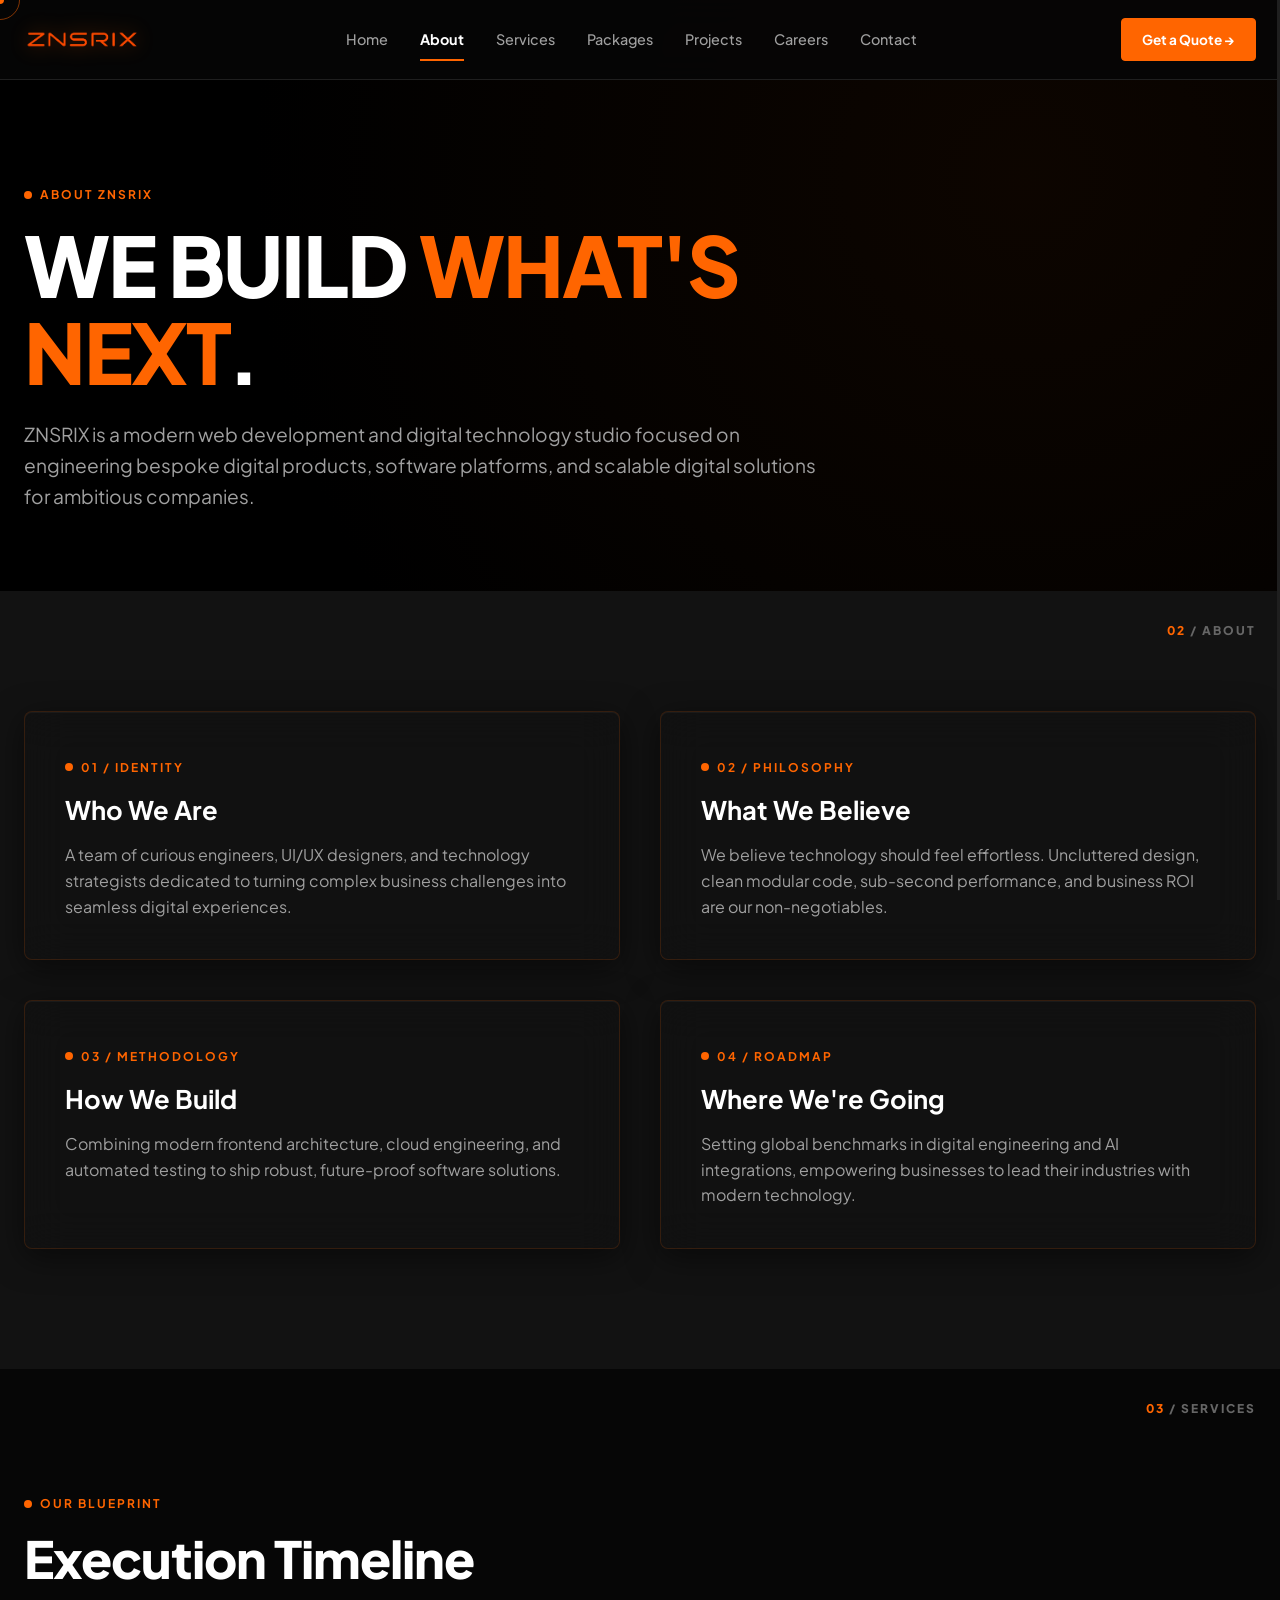
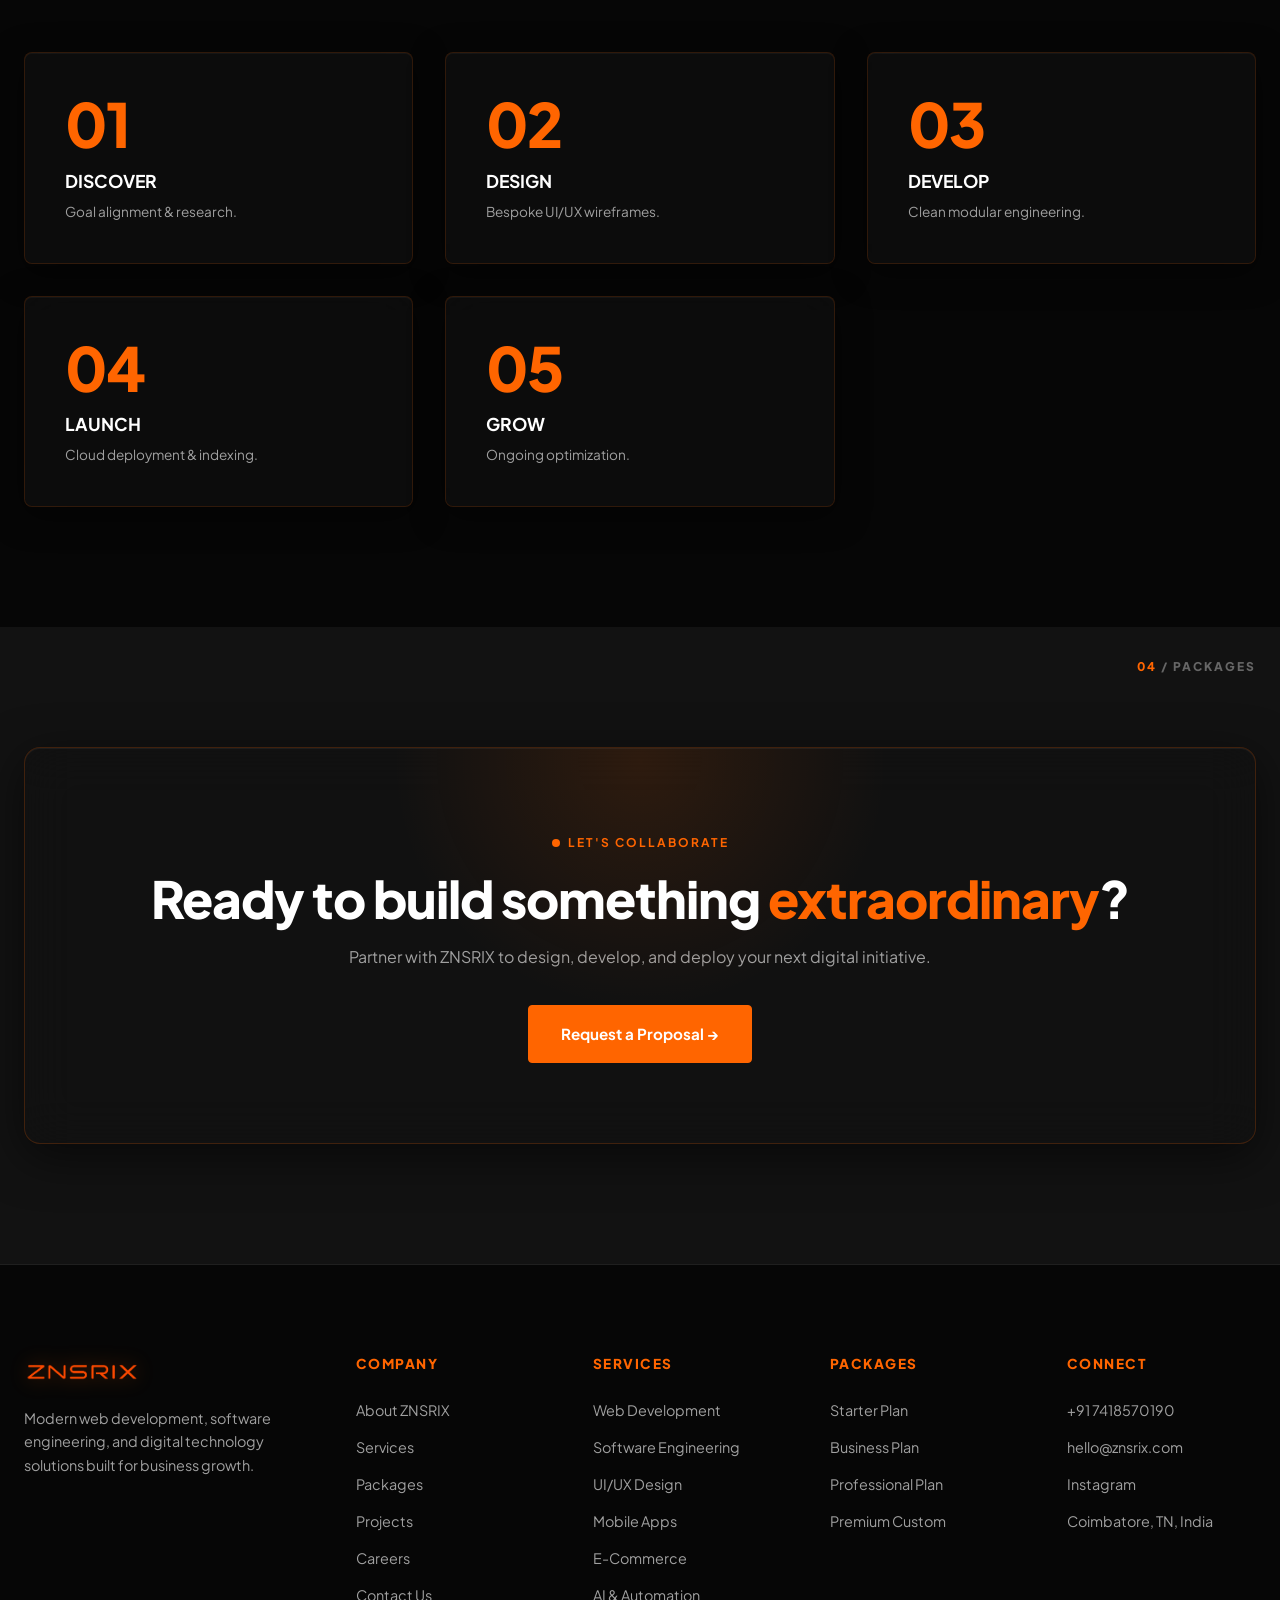
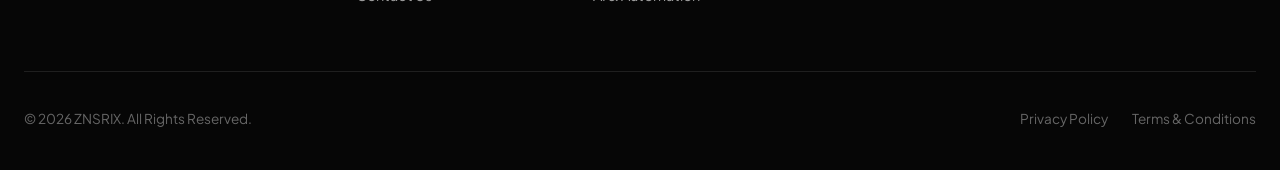
==== commit f2565a5e: "Fix mobile view, footer layout, mobile nav logo, and seamless hero video background" ====
--- a/about.html
+++ b/about.html
@@ -45,6 +45,11 @@
   <!-- MOBILE NAV DRAWER -->
   <div class="mobile-nav-overlay"></div>
   <div class="mobile-nav">
+    <div class="mobile-nav-header">
+      <a href="index.html" class="brand-logo">
+        <img src="img/sr2.png" alt="ZNSRIX" class="brand-logo-img">
+      </a>
+    </div>
     <div class="mobile-nav-links">
       <a href="index.html" class="mobile-nav-link">Home</a>
       <a href="about.html" class="mobile-nav-link active">About</a>
@@ -54,7 +59,7 @@
       <a href="careers.html" class="mobile-nav-link">Careers</a>
       <a href="contact.html" class="mobile-nav-link">Contact</a>
     </div>
-    <div style="margin-top: auto;">
+    <div class="mobile-nav-footer">
       <a href="quote.html" class="btn btn-primary btn-full">Get a Quote &rarr;</a>
     </div>
   </div>
@@ -111,7 +116,7 @@
         <h2 class="heading-lg">Execution Timeline</h2>
       </div>
 
-      <div class="process-grid" style="grid-template-columns: repeat(5, 1fr);">
+      <div class="process-grid">
         <div class="card-dark process-card">
           <div class="process-num">01</div>
           <h3 class="heading-md" style="font-size: 1.1rem; margin-bottom: 8px;">DISCOVER</h3>
--- a/css/styles.css
+++ b/css/styles.css
@@ -703,12 +703,12 @@
   width: 88%;
   max-width: 320px;
   height: 100vh;
-  background: rgba(8, 8, 8, 0.85);
+  background: rgba(8, 8, 8, 0.92);
   backdrop-filter: blur(28px);
   -webkit-backdrop-filter: blur(28px);
   border-left: 1px solid rgba(255,101,0,0.2);
-  box-shadow: -12px 0 48px rgba(0,0,0,0.7);
-  padding: 90px 28px 36px;
+  box-shadow: -12px 0 48px rgba(0,0,0,0.85);
+  padding: 32px 28px 36px;
   display: flex;
   flex-direction: column;
   justify-content: space-between;
@@ -722,16 +722,31 @@
   right: 0;
 }
 
+.mobile-nav-header {
+  padding-bottom: 24px;
+  border-bottom: 1px solid var(--border-light);
+  margin-bottom: 12px;
+}
+
 .mobile-nav-links {
   display: flex;
   flex-direction: column;
-  gap: 20px;
+  justify-content: space-evenly;
+  flex-grow: 1;
+  padding: 12px 0;
 }
 
 .mobile-nav-link {
   font-size: 1.25rem;
   font-weight: 700;
   color: var(--text-muted);
+  padding: 8px 0;
+}
+
+.mobile-nav-footer {
+  margin-top: 16px;
+  padding-top: 16px;
+  border-top: 1px solid var(--border-light);
 }
 
 .mobile-nav-link.active, .mobile-nav-link:hover {
@@ -849,13 +864,14 @@
   align-items: center;
   position: relative;
   overflow: hidden;
-  background: radial-gradient(circle at 80% 30%, rgba(255, 101, 0, 0.08) 0%, rgba(6, 6, 6, 0) 65%);
+  background-color: #000000;
+  background-image: radial-gradient(circle at 80% 30%, rgba(255, 101, 0, 0.05) 0%, rgba(0, 0, 0, 1) 70%);
 }
 
 .hero-grid {
   display: grid;
-  grid-template-columns: 1.1fr 0.9fr;
-  gap: 48px;
+  grid-template-columns: 1fr 1fr;
+  gap: 36px;
   align-items: center;
 }
 
@@ -866,20 +882,29 @@
   flex-wrap: wrap;
 }
 
-.hero-3d-wrapper {
+.hero-video-wrapper {
   position: relative;
   width: 100%;
-  aspect-ratio: 1 / 1;
-  max-width: 500px;
+  max-width: 650px;
+  aspect-ratio: 1 / 0.88;
   margin: 0 auto;
+  overflow: hidden;
+  background: #000000;
   display: flex;
   align-items: center;
   justify-content: center;
-}
-
-#hero-3d-canvas {
-  width: 100%;
-  height: 100%;
+  -webkit-mask-image: radial-gradient(ellipse at center, rgba(0,0,0,1) 60%, rgba(0,0,0,0) 100%);
+  mask-image: radial-gradient(ellipse at center, rgba(0,0,0,1) 60%, rgba(0,0,0,0) 100%);
+}
+
+.hero-video {
+  width: 112%;
+  height: 112%;
+  display: block;
+  object-fit: cover;
+  object-position: center 38%;
+  mix-blend-mode: screen;
+  filter: contrast(1.2) brightness(1.05);
 }
 
 /* TRUST STRIP */
@@ -1781,8 +1806,12 @@
 
   /* Footer */
   .footer-grid {
-    grid-template-columns: 1fr repeat(2, 1fr);
-    gap: 36px;
+    grid-template-columns: repeat(2, 1fr);
+    gap: 32px 24px;
+  }
+
+  .footer-brand {
+    grid-column: 1 / -1;
   }
 }
 
@@ -1843,9 +1872,13 @@
 
   /* Footer Layout */
   .footer-grid {
-    grid-template-columns: 1fr;
-    gap: 36px;
+    grid-template-columns: repeat(2, 1fr);
+    gap: 28px 20px;
     margin-bottom: 44px;
+  }
+
+  .footer-brand {
+    grid-column: 1 / -1;
   }
 
   .footer-bottom {
@@ -2160,3 +2193,114 @@
 }
 
 
+
+/* ==============================
+   Mobile‑First Comprehensive Adjustments (≤768px)
+   ============================== */
+@media (max-width: 768px) {
+  /* Global Overflow Prevention */
+  html, body {
+    overflow-x: hidden;
+    width: 100%;
+  }
+
+  /* Navbar */
+  .nav-menu { display: none !important; }
+  .hamburger { display: flex !important; }
+
+  /* Hamburger colour on scroll */
+  .navbar.scrolled .hamburger span { background-color: var(--accent-orange); }
+
+  /* Hero Section Mobile Integration */
+  .hero-section {
+    padding-top: 140px;
+    padding-bottom: 60px;
+    min-height: auto;
+    background-color: #000000;
+  }
+  .hero-grid { 
+    grid-template-columns: 1fr !important; 
+    text-align: center; 
+    gap: 32px;
+  }
+  .hero-video-wrapper { 
+    margin: 20px auto 0; 
+    max-width: 100%;
+    width: 100%;
+    aspect-ratio: 1 / 0.95;
+    background: #000000;
+    -webkit-mask-image: radial-gradient(ellipse at center, rgba(0,0,0,1) 65%, rgba(0,0,0,0) 100%);
+    mask-image: radial-gradient(ellipse at center, rgba(0,0,0,1) 65%, rgba(0,0,0,0) 100%);
+  }
+  .hero-video {
+    width: 115%;
+    height: 115%;
+    object-position: center 38%;
+  }
+
+  /* Trust Strip */
+  .trust-grid { 
+    grid-template-columns: 1fr !important; 
+  }
+
+  /* Process Grid (Timeline Cards) */
+  .process-grid { 
+    grid-template-columns: 1fr !important; 
+    gap: 20px; 
+  }
+
+  /* Featured Package Banner & Grid */
+  .featured-package-banner {
+    padding: 36px 20px !important;
+  }
+  .featured-pkg-grid {
+    grid-template-columns: 1fr !important;
+    gap: 28px !important;
+    text-align: center;
+  }
+  .featured-pkg-grid > div:last-child {
+    text-align: center !important;
+    padding: 24px 16px !important;
+  }
+
+  /* Services Showcase */
+  .services-showcase-grid { 
+    grid-template-columns: 1fr !important; 
+    gap: 24px; 
+  }
+
+  /* Service Rows */
+  .service-row { 
+    grid-template-columns: 1fr !important; 
+    gap: 20px; 
+    padding: 24px 20px; 
+  }
+
+  /* Mobile Nav Drawer */
+  .mobile-nav { 
+    width: 100%; 
+    max-width: none; 
+  }
+  .mobile-nav-overlay { 
+    background-color: rgba(0,0,0,0.6); 
+  }
+
+  /* Section Number Indicator */
+  .section-number-tag {
+    top: 15px;
+    right: 15px;
+    font-size: 0.65rem;
+  }
+
+  /* Typography & Buttons Mobile Scaling */
+  .heading-xl {
+    font-size: clamp(2rem, 8vw, 3rem);
+  }
+  .heading-lg {
+    font-size: clamp(1.6rem, 6vw, 2.2rem);
+  }
+  .hero-buttons {
+    justify-content: center;
+  }
+}
+
